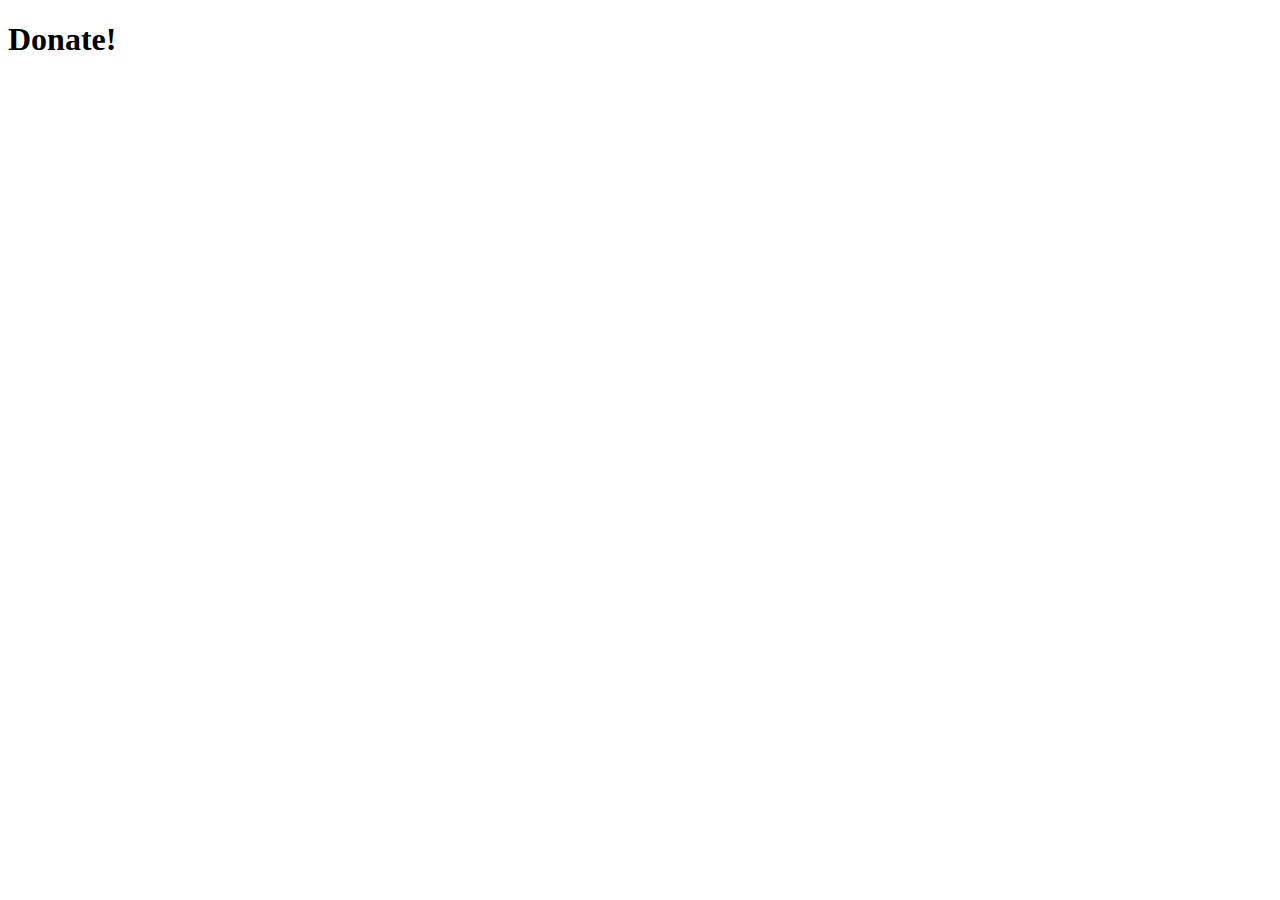
==== pages/donate/index.html @ 34feaae8 "feat: week-1 solution" ====
<!DOCTYPE html>
<html lang="en">
<head>
  <meta charset="UTF-8">
  <meta http-equiv="X-UA-Compatible" content="IE=edge">
  <meta name="viewport" content="width=device-width, initial-scale=1.0">
  <title>Donate</title>
</head>
<body>
  <h1>Donate!</h1>
</body>
</html>
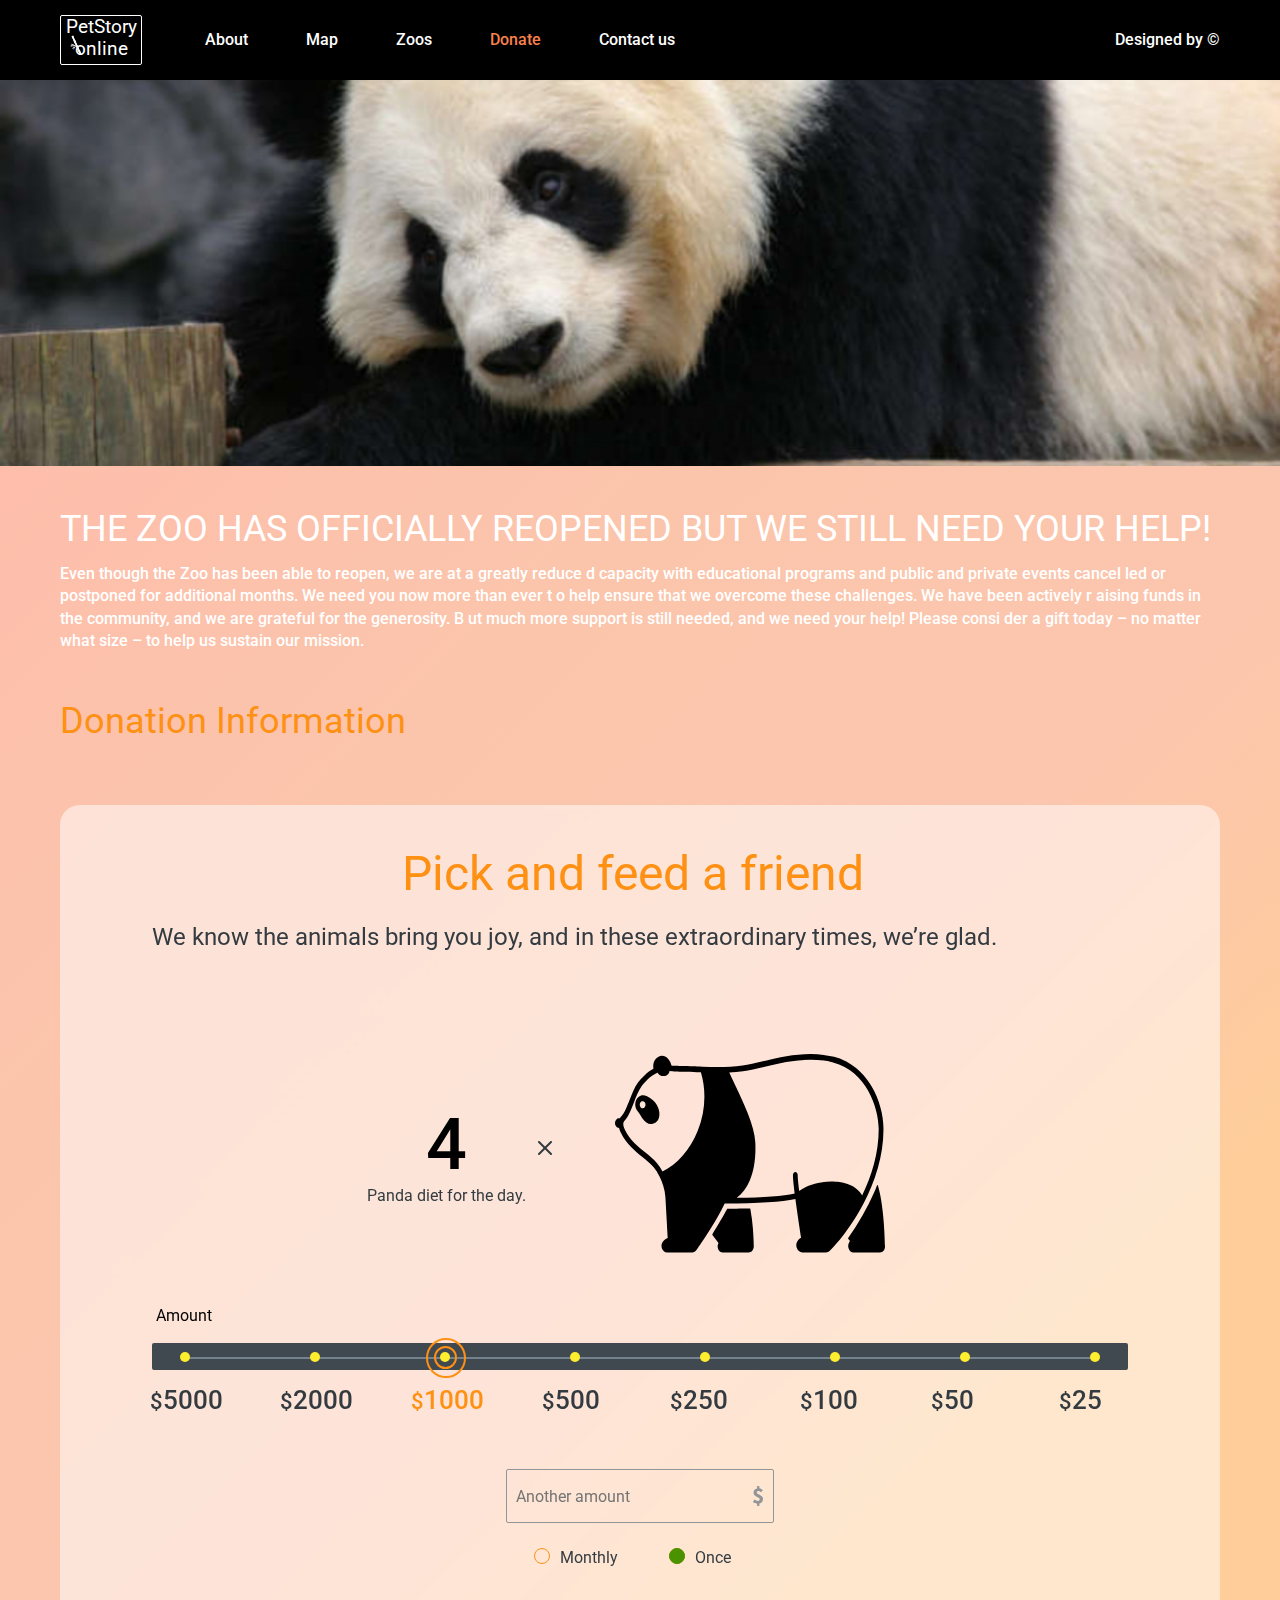
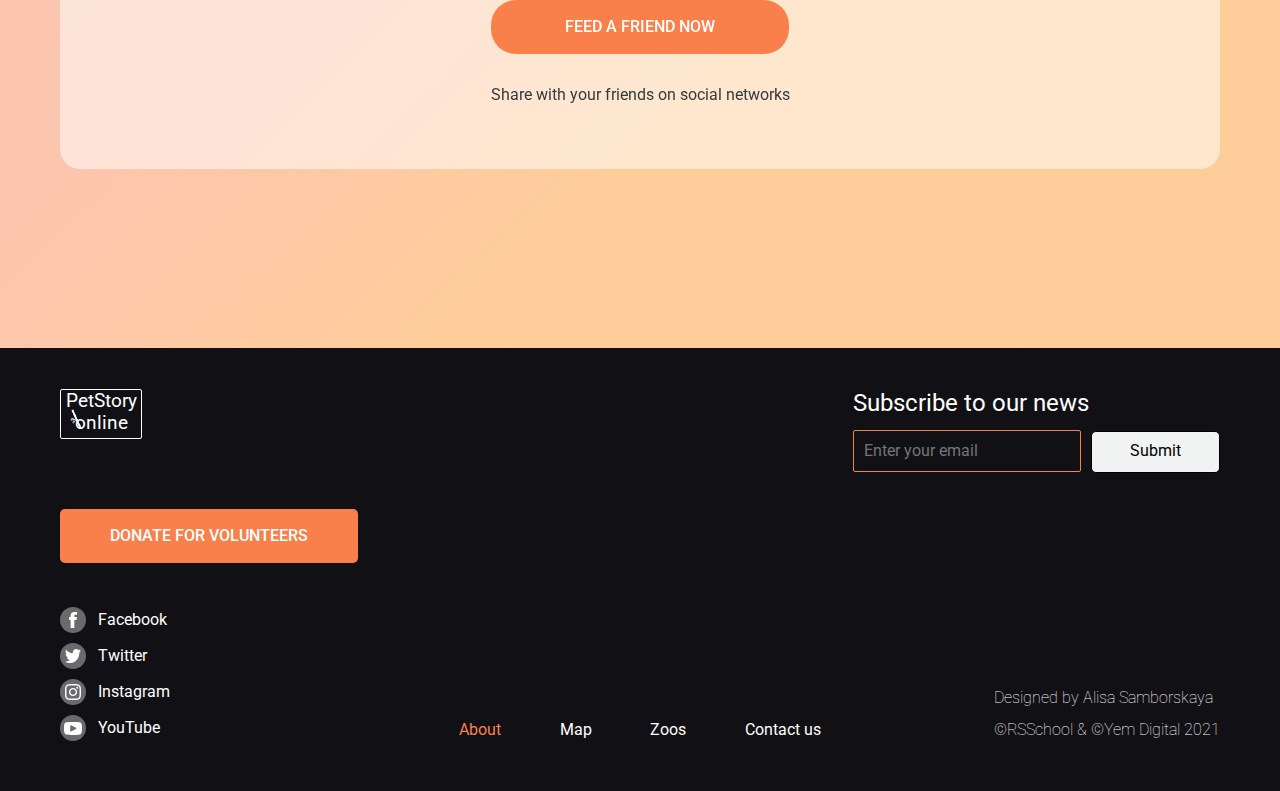
==== commit 38e957fa: "feat: add week2 solution" ====
--- a/pages/donate/index.html
+++ b/pages/donate/index.html
@@ -4,9 +4,185 @@
   <meta charset="UTF-8">
   <meta http-equiv="X-UA-Compatible" content="IE=edge">
   <meta name="viewport" content="width=device-width, initial-scale=1.0">
-  <title>Donate</title>
+  <link type="image/png" rel="icon" href="../../assets/icons/zoo.png">
+  <link rel="preconnect" href="https://fonts.googleapis.com">
+  <link rel="preconnect" href="https://fonts.gstatic.com" crossorigin>
+  <link href="https://fonts.googleapis.com/css2?family=Roboto:wght@100;300;400;500;700&display=swap" rel="stylesheet"> 
+  <link rel="stylesheet" href="../../assets/styles/normalize.css">
+  <link rel="stylesheet" href="../../assets/styles/basic.css">
+  <link rel="stylesheet" href="style.css">
+  <title>Donate to zoo</title>
 </head>
 <body>
-  <h1>Donate!</h1>
+  <header class="header" id="header">
+    <div class="header__container container">
+      <a href="../../index.html" class="header__logo">
+        <h1>PetStory <span class="header__logo_icon">o</span>nline</h1>
+      </a>
+      <nav class="nav">
+        <ul class="nav__list">
+          <li class="nav__item"><a href="../../index.html">About</a></li>
+          <li class="nav__item"><a href="#">Map</a></li>
+          <li class="nav__item"><a href="#">Zoos</a></li>
+          <li class="nav__item nav__item_active"><a href="index.html">Donate</a></li>
+          <li class="nav__item"><a href="#footer">Contact us</a></li>
+        </ul>
+        <a href="https://www.figma.com/file/jfEFwkXVj1WRq7sUHDr8os/PetStory-online" target="_blank">
+          Designed by ©
+        </a>
+      </nav>
+    </div>
+  </header>
+
+  <section class="panda">
+  </section>
+
+  <section class="pick-n-feed" id="pick">
+    <div class="pick-n-feed__content container">
+      <h2 class="pick-n-feed__h2">
+        THE ZOO HAS OFFICIALLY REOPENED BUT WE STILL NEED YOUR HELP!
+      </h2>
+      <h4 class="pick-n-feed__h4">
+        Even though the Zoo has been able to reopen, we are at a greatly reduce
+        d capacity with educational programs and public and private events cancel
+        led or postponed for additional months. We need you now more than ever t
+        o help ensure that we overcome these challenges. We have been actively r
+        aising funds in the community, and we are grateful for the generosity.  B
+        ut much more support is still needed, and we need your help! Please consi
+        der a gift today – no matter what size – to help us sustain our mission.
+      </h4>
+      <h3 class="pick-n-feed__h3">Donation Information</h3>
+      <div class="pick-n-feed__donate donate">
+        <h2 class="donate__h2">Pick and feed a friend</h2>
+        <h3 class="donate__h3">
+          We know the animals bring you joy, and in these extraordinary times, we’re glad.
+        </h3>
+        <div class="donate__diet">
+          <div class="diet">
+            <h2 class="diet__h2">4</h2>
+            <h4 class="diet__h4">Panda diet for the day.</h4>
+          </div>
+          <img  class="diet__cross" src="../../assets/icons/x_icon.svg" alt="">
+          <img  class="diet__img" src="../../assets/images/panda_widget1.svg" alt="panda" width="284" height="246">
+        </div>
+        <h3 class="amount__h3">Amount</h3>
+        <div class="range-line">
+          <div class="small-line"></div>
+          <div class="circles">
+            <div class="cirlce"></div>
+            <div class="cirlce"></div>
+            <div class="cirlce"></div>
+            <div class="cirlce"></div>
+            <div class="cirlce"></div>
+            <div class="cirlce"></div>
+            <div class="cirlce"></div>
+            <div class="cirlce"></div>
+          </div>
+        </div>
+        <form class="range__dots">
+          <input type="radio" name="range" id="5000" class="range__radio">
+          <label for="5000"><span>$</span>5000</label>
+          <input type="radio" name="range" id="2000" class="range__radio">
+          <label for="2000"><span>$</span>2000</label>
+          <input type="radio" name="range" id="1000" class="range__radio" checked>
+          <label for="1000"><span>$</span>1000</label>
+          <input type="radio" name="range" id="500" class="range__radio">
+          <label for="500"><span>$</span>500</label>
+          <input type="radio" name="range" id="250" class="range__radio">
+          <label for="250"><span>$</span>250</label>
+          <input type="radio" name="range" id="100" class="range__radio">
+          <label for="100"><span>$</span>100</label>
+          <input type="radio" name="range" id="50" class="range__radio">
+          <label for="50"><span>$</span>50</label>
+          <input type="radio" name="range" id="25" class="range__radio">
+          <label for="25"><span>$</span>25</label>
+        </form>
+        <div class="space"></div>
+        <input type="number" name="" id="" placeholder="Another amount" 
+              class="another-amount" step="25" min="25" max="9999" value=""
+              title="no more than 9999$">
+        <form class="method">
+          <input type="radio" name="method" value="monthly" class="method__radio" id="monthly">
+          <label class="method__label" for="monthly">Monthly</label>
+          <input type="radio" name="method" value="once" class="method__radio" id="once" checked>
+          <label class="method__label" for="once">Once</label>
+        </form>
+        <button class="donate__button">Feed a friend now</button>
+        <h3 class="share__h3">Share with your friends on social networks</h3>
+      </div>
+    </div>
+  </section>
+  <footer class="footer" id="footer">
+    <div class="footer__container container">
+      <div class="footer__upper container">
+        <div class="footer__upper-left">
+          <a href="../../index.html" class="header__logo footer__logo">
+            <h2 class="logo_h2">PetStory <span class="header__logo_icon">o</span>nline</h2>
+          </a>
+          <a href="index.html#pick"><button class="footer__button">donate for volunteers</button></a>
+        </div>
+        <div class="footer__subscribe">
+          <h2 class="footer__h2">Subscribe to our news</h2>
+          <form class="email__form">
+            <input type="email" placeholder="Enter your email" name="mail" class="email__input">
+            <input type="submit" value="Submit" class="email__button">
+          </form>
+        </div>
+      </div>
+      <div class="footer__lower">
+        <ul class="footer__contacts">
+          <li class="contacts__item">
+            <a href="https://www.facebook.com/" class="contacts__link" target="_blank">
+              <div class="contacts__pic facebook">
+              </div>
+              Facebook
+            </a>
+          </li>
+          <li class="contacts__item">
+            <a href="https://twitter.com" class="contacts__link" target="_blank">
+              <div class="contacts__pic twitter">
+              </div>
+              Twitter
+            </a>
+          </li>
+          <li class="contacts__item">
+            <a href="https://www.instagram.com/" class="contacts__link" target="_blank">
+              <div class="contacts__pic instagram">
+              </div>
+              Instagram
+            </a>
+          </li>
+          <li class="contacts__item">
+            <a href="https://www.youtube.com/" class="contacts__link" target="_blank">
+              <div class="contacts__pic youtube">
+              </div>
+              YouTube
+            </a>
+          </li>
+        </ul>
+        <nav class="footer__nav">
+          <ul class="footer__nav-list">
+            <li class="footer__nav-item active">
+              <a href="../../index.html">About</a>
+            </li>
+            <li class="footer__nav-item">
+              <a href="#">Map</a>
+            </li>
+            <li class="footer__nav-item">
+              <a href="#">Zoos</a>
+            </li>
+            <li class="footer__nav-item">
+              <a href="#">Contact us</a>
+            </li>
+          </ul>
+        </nav>
+        <div class="footer__made-by">
+          <h3 class="h3__made-by h3__made-by-upper">Designed by Alisa Samborskaya</h3>
+          <h3 class="h3__made-by h3__made-by-lower">©RSSchool & ©Yem Digital 2021</h3>
+        </div>
+      </div>
+    </div>
+  </footer>
+  <script src="script.js"></script>
 </body>
 </html>--- a/assets/styles/basic.css
+++ b/assets/styles/basic.css
@@ -0,0 +1,323 @@
+* {
+  /*outline: 1px solid red;*/
+  font-family: 'Roboto', sans-serif;
+}
+
+*,
+*:before,
+*:after {
+  box-sizing: border-box;
+}
+
+html {
+  scroll-behavior: smooth;
+}
+
+a {
+  text-decoration: none;
+}
+
+li {
+  list-style-type: none;
+}
+
+.container {
+  width: 1160px;
+  margin: 0 auto;
+}
+
+/* HEADER */
+
+.header {
+  min-height: 80px;
+  background-color: black;
+}
+
+.header__container {
+  display: flex;
+  align-items: center;
+  height: 80px;
+}
+h1,
+.logo_h2 {
+  font-size: 19px;
+  font-weight: 400;
+  width: 82px;
+  height: 50px;
+  text-align: center;
+  color: white;
+  border: 1px solid white;
+  border-radius: 2px;
+}
+.header__logo_icon {
+  position: relative;
+  transition: 0.5s;
+}
+.header__logo {
+  transition: 0.5s;
+}
+.header__logo:hover,
+.header__logo_icon:hover {
+  filter: invert(52%) sepia(18%) saturate(7140%) hue-rotate(160deg) brightness(93%) contrast(101%);
+}
+.header__logo_icon::after {
+  content: '';
+  position: absolute;
+  background-image: url('../icons/bamboo.svg');
+  background-repeat: no-repeat;
+  width: 13px;
+  height: 20px;
+  left: -5px;
+  bottom: 5px;
+}
+.nav {
+  display: flex;
+  align-items: center;
+  justify-content: space-between;
+  width: 100%;
+}
+.nav__list {
+  display: flex;
+  justify-content: space-between;
+  padding-left: 5px;
+}
+
+.nav__item {
+  margin-left: 58px;
+  transition: 0.5s;
+}
+.nav__item:hover {
+  border-bottom: 2px solid orange;
+  transform: scale(1.1);
+}
+.nav a:hover {
+  transform: scale(1.1);
+  border-bottom: 2px solid orange;
+}
+
+.nav__item_active:hover {
+  transform: none;
+  border: none;
+  filter: none;
+}
+
+.nav a {
+  color: white;
+  font-size: 16px;
+  font-weight: 500;
+  transition: 0.5s;
+}
+.nav__item_active > a {
+  color: #F9804B;
+  cursor:default;
+  pointer-events: none;
+}
+
+/* FOOTER */
+
+.footer {
+  height: 443px;
+  background-color: #111115;
+}
+.footer__container {
+  height: 443px;
+  padding-top: 41px;
+}
+.footer__upper {
+  height: 174px;
+  display: flex;
+  justify-content: space-between;
+}
+.footer__upper-left {
+  height: 174px;
+  width: 298px;
+  display: flex;
+  flex-direction: column;
+  justify-content: space-between;
+}
+.footer__button {
+  background-color: #F9804B;
+  border-radius: 5px;
+  width: 298px;
+  height: 54px;
+  border: none;
+  font-style: normal;
+  font-weight: 500;
+  font-size: 16px;
+  line-height: 140%;
+  /* or 22px */
+  text-align: center;
+  text-transform: uppercase;
+  color: #FFFFFF;
+  cursor: pointer;
+  transition: 0.5s;
+}
+.footer__logo > h2 {
+  margin: 0;
+}
+.footer__subscribe {
+  height: 174px;
+  width: 367px;
+}
+.footer__h2 {
+  font-style: normal;
+  font-weight: 400;
+  font-size: 24px;
+  line-height: 120%;
+  /* identical to box height, or 29px */
+  color: #FFFFFF;
+  margin-top: 0;
+  margin-bottom: 12px;
+}
+.email__input {
+  width: 228px;
+  height: 42px;
+  padding-left: 10px;
+  padding-right: 10px;
+  font-style: normal;
+  font-weight: 400;
+  font-size: 16px;
+  line-height: 140%;
+  color: #BDBDBD;
+  background-color: #111115;
+  border-radius: 2px;
+  border: 1px solid #F9804B;
+  margin-right: 6px;
+  outline: none;
+}
+.email__input:focus {
+  background-color: white;
+  border-color: #4B9200;
+  color: #4B9200;
+}
+.email__button {
+  width: 129px;
+  height: 42px;
+  background: #F1F3F2;
+  /* Green */
+  border: 1px solid #000;
+  border-radius: 5px;
+  font-style: normal;
+  font-weight: 400;
+  font-size: 16px;
+  line-height: 140%;
+  /* or 22px */
+/* Green */
+  color: #000;
+  cursor: pointer;
+  transition: 0.5s;
+}
+.footer__lower {
+  margin-top: 44px;
+  display: flex;
+  justify-content: space-between;
+  align-items: flex-end;
+}
+.footer__contacts {
+  padding-left: 0;
+  margin-top: 0;
+}
+.contacts__item {
+  margin-bottom: 10px;
+}
+.contacts__item:last-child {
+  margin: 0;
+}
+.contacts__link {
+  display: flex;
+  font-style: normal;
+  font-weight: 400;
+  font-size: 16px;
+  line-height: 140%;
+  /* or 22px */
+  color: #FFFFFF;
+  gap:12px;
+  align-items: center;
+  transition: 0.5s;
+}
+.contacts__link:hover {
+  transform: scale(1.1);
+  color: #F9804B;
+}
+.contacts__pic{
+  width: 26px;
+  height: 26px;
+  background: rgba(196, 196, 196, 0.5);
+  border-radius: 50%;
+}
+.facebook {
+  background-image: url('../images/contacts/facebook.svg');
+  background-repeat: no-repeat;
+  background-position: center;
+}
+.twitter {
+  background-repeat: no-repeat;
+  background-position: center;
+  background-image: url('../images/contacts/twitter.svg');
+}
+.instagram {
+  background-repeat: no-repeat;
+  background-position: center;
+  background-image: url('../images/contacts/instagram.svg');
+}
+.youtube {
+  background-repeat: no-repeat;
+  background-position: center;
+  background-image: url('../images/contacts/youtube.svg');
+}
+.footer__nav-list {
+  padding-left: 0;
+  display: flex;
+  width: 362px;
+  justify-content: space-between;
+  margin-left: 116px;
+}
+.footer__nav-item > a {
+  font-style: normal;
+  font-weight: 400;
+  font-size: 16px;
+  line-height: 140%;
+  /* or 22px */
+  color: #FFFFFF;
+}
+.footer__nav-item {
+  transition: 0.5s;
+}
+.footer__nav-item:hover {
+  transform: scale(1.1);
+  border-bottom: 1px solid orange;
+}
+.active > a {
+  color: #F9804B;
+}
+.h3__made-by {
+  font-style: normal;
+  font-weight: 100;
+  font-size: 16px;
+  line-height: 130%;
+  /* identical to box height, or 21px */
+  color: #FFFFFF;
+}
+.h3__made-by-upper {
+  margin-bottom: 0;
+}
+.h3__made-by-lower {
+  margin-top: 11px;
+}
+.footer__button:hover {
+  transform: scale(1.1);
+  background-color: #E47209;
+}
+.footer__button:active {
+  transform: scale(1.1);
+  background-color: #4B9200;
+}
+.email__button:hover {
+  transform: scale(1.1);
+  border-color: #4B9200;
+  color: #4B9200;
+}
+.email__button:active {
+  border-color: #4B9200;
+  color: #4B9200;
+}
--- a/pages/donate/style.css
+++ b/pages/donate/style.css
@@ -0,0 +1,446 @@
+.panda {
+  height: 386px;
+  background: url('../../assets/images/Giant\ Panda.jpg');
+  background-repeat: no-repeat;
+  background-position: center;
+  background-size: cover;
+}
+
+.pick-n-feed {
+  background: linear-gradient(315.75deg, rgba(254, 210, 144, 0.7) 30.06%, #FEBDAB 100.95%, rgba(254, 210, 144, 0.7) 106.36%), linear-gradient(315.75deg, rgba(254, 189, 171, 0.74) 30.06%, rgba(243, 169, 248, 0.66) 50.74%, #E0D8F0 80.49%, #EAF7FE 127.9%, #EAF7FE 149.54%), linear-gradient(315.75deg, rgba(254, 189, 171, 0.74) 30.06%, rgba(243, 169, 248, 0.66) 50.74%, #E0D8F0 80.49%, #EAF7FE 127.9%, #EAF7FE 149.54%);
+  height: 1482px;
+  padding-top: 40px;
+}
+
+.pick-n-feed__h2 {
+  font-style: normal;
+  font-weight: 400;
+  font-size: 36px;
+  line-height: 130%;
+  /* identical to box height, or 47px */
+  color: #FFFFFF;
+  margin: 0;
+}
+
+.pick-n-feed__h4 {
+  font-style: normal;
+  font-weight: 500;
+  font-size: 16px;
+  line-height: 140%;
+  /* or 22px */
+  color: #FFFFFF;
+  margin-top: 10px;
+}
+
+.pick-n-feed__h3 {
+  font-style: normal;
+  font-weight: 400;
+  font-size: 36px;
+  line-height: 130%;
+  /* identical to box height, or 47px */
+  /* or3 */
+  color: #FE9013;
+  margin-top: 46px;
+  margin-bottom: 60px;
+}
+
+.pick-n-feed__donate {
+  height: 964px;
+  background: rgba(255, 255, 255, 0.52);
+  backdrop-filter: blur(2px);
+  /* Note: backdrop-filter has minimal browser support */
+  border-radius: 20px;
+  padding: 40px 92px 62px;
+}
+
+.donate__h2 {
+  font-style: normal;
+  font-weight: 400;
+  font-size: 48px;
+  line-height: 120%;
+  /* identical to box height, or 58px */
+  text-align: center;
+  /* or3 */
+  color: #FE9013;
+  margin: 0;
+  padding-right: 14px;
+}
+
+.donate__h3 {
+  font-style: normal;
+  font-weight: 400;
+  font-size: 24px;
+  line-height: 120%;
+  /* identical to box height, or 29px */
+  color: #333B41;
+  margin-bottom: 55px;
+  margin-top: 20px;
+}
+.donate__diet {
+  display: flex;
+  margin: 0 auto;
+  width: 546px;
+  align-items: center;
+  justify-content: space-between;
+  padding-right: 14px;
+}
+.diet {
+  position: relative;
+  top: 32px;
+}
+.diet__h2 {
+  font-style: normal;
+  font-weight: 500;
+  font-size: 72px;
+  line-height: 80%;
+  /* identical to box height, or 58px */
+  text-align: center;
+  text-transform: uppercase;
+  color: #000000;
+  margin: 0;
+}
+.diet__h4 {
+  font-style: normal;
+  font-weight: 400;
+  font-size: 16px;
+  line-height: 140%;
+  /* or 22px */
+  text-align: center;
+  color: #333B41;
+  margin-top: 11px;
+  margin-bottom: 0px;
+}
+.diet__cross {
+  position: relative;
+  top: 18px;
+  right: 26px;
+}
+
+.amount__h3 {
+  font-style: normal;
+  font-weight: 400;
+  font-size: 16px;
+  line-height: 140%;
+  /* or 22px */
+  color: #000000;
+  margin-top: 52px;
+  padding-left: 4px;
+}
+
+.range-line {
+  width: 976px;
+  height: 27px;
+  background: #404950;
+  border-radius: 2px;
+}
+
+.small-line {
+  width: 915px;
+  height: 2px;
+  background: #72828E;
+  margin: 0 auto;
+  position: relative;
+  top: 14px;
+}
+
+.another-amount::-webkit-outer-spin-button,
+.another-amount::-webkit-inner-spin-button {
+  -webkit-appearance: none;
+  margin: 0;
+}
+.another-amount {
+  -moz-appearance: textfield;
+}
+.another-amount {
+  width: 268px;
+  height: 54px;
+  font-style: normal;
+  font-weight: 400;
+  font-size: 16px;
+  line-height: 140%;
+  /* or 22px */
+  color: #929699;
+  border: 1px solid #929699;
+  outline: none;
+  border-radius: 2px;
+  padding-left: 9px;
+  background: url(../../assets/icons/dollar.svg);
+  background-repeat: no-repeat;
+  background-position: center right+10px;
+  margin: 0 auto;
+  display: block;
+}
+.another-amount:focus {
+  border: 1px solid #4B9200;
+  color: #4B9200;
+  background: url(../../assets/icons/dollar-green.svg);
+  background-repeat: no-repeat;
+  background-position: center right+10px;
+}
+.method {
+  display: flex;
+  justify-content: space-between;
+  width: 197px;
+  margin: 0 auto;
+  margin-top: 25px;
+  position: relative;
+  right: 8px;
+  margin-bottom: 32px;
+  
+}
+.method__label {
+  font-style: normal;
+  font-weight: 400;
+  font-size: 16px;
+  line-height: 140%;
+  /* or 22px */
+  color: #333B41;
+}
+.circles {
+  display: flex;
+  justify-content: space-between;
+  width: 921px;
+  height: 10px;
+  position: relative;
+  margin: 0 auto;
+  top: 7px;
+}
+.cirlce {
+  width: 10px;
+  height: 10px;
+  background: #FFEE2E;;
+  border-radius: 100%;
+}
+
+.range__dots {
+  width: 953px;
+  display: flex;
+  justify-content: space-between;
+  margin: 0 auto;
+  position: relative;
+  bottom: 24px;
+  left: 6px;
+}
+.range__dots label {
+  font-style: normal;
+  font-weight: 500;
+  font-size: 26px;
+  line-height: 140%;
+  /* or 36px */
+  text-transform: uppercase;
+  color: #333B41;
+}
+.range__dots span {
+  font-size: 22px;
+}
+
+input[class="method__radio"]:checked, 
+input[class="method__radio"]:not(:checked),
+input[class="range__radio"]:checked, 
+input[class="range__radio"]:not(:checked) {
+    position: absolute;
+    left: -9999px;
+}
+input[class="method__radio"]:checked + label, 
+input[class="method__radio"]:not(:checked) + label {
+  display: inline-block;
+  position: relative;
+  padding-left: 26px;
+  line-height: 20px;
+  cursor: pointer;
+}
+input[class="range__radio"]:checked + label, 
+input[class="range__radio"]:not(:checked) + label {
+    display: inline-block;
+    position: relative;
+    top: 44px;
+    right: 20px;
+    /*padding-left: 28px;*/
+    line-height: 20px;
+    cursor: pointer;
+}
+
+input[class="method__radio"]:checked + label:before, 
+input[class="method__radio"]:not(:checked) + label:before {
+    content: "";
+    position: absolute;
+    left: 0px;
+    top: 0px;
+    width: 16px;
+    height: 16px;
+    border: 1px solid #FE9013;
+    border-radius: 100%;
+}
+
+input[class="range__radio"]:checked + label:before, 
+input[class="range__radio"]:not(:checked) + label:before {
+  content: "";
+  position: absolute;
+  left: 20px;
+  top: -44px;
+  width: 23px;
+  height: 23px;
+  border: 2px solid #FE9013;
+  border-radius: 100%;
+}
+
+input[class="method__radio"]:checked + label:after, 
+input[class="method__radio"]:not(:checked) + label:after,
+input[class="range__radio"]:checked + label:after, 
+input[class="range__radio"]:not(:checked) + label:after {
+  content: "";
+  position: absolute;
+  -webkit-transition: all 0.1s ease;
+  -moz-transition: all 0.1s ease;
+  -o-transition: all 0.1s ease;
+  transition: all 0.1s ease;
+}
+
+input[class="method__radio"]:checked + label:after, 
+input[class="method__radio"]:not(:checked) + label:after {
+  left: 0px;
+  top: 0px;
+  width: 16px;
+  height: 16px;
+  border-radius: 100%;
+  background-color: #4B9200;
+  border: 1px solid #4B9200;
+}
+input[class="range__radio"]:checked + label:after, 
+input[class="range__radio"]:not(:checked) + label:after {
+  left: 12px;
+  top: -52px;
+  width: 40px;
+  height: 40px;
+  border: 2px solid #FE9013;
+  border-radius: 100%;
+}
+input[class="method__radio"]:not(:checked) + label:after,
+input[class="range__radio"]:not(:checked) + label:after,
+input[class="range__radio"]:not(:checked) + label:before {
+  opacity: 0;
+}
+input[class="method__radio"]:checked + label:after,
+input[class="range__radio"]:checked + label:after,
+input[class="range__radio"]:checked + label:before {
+  opacity: 1;
+}
+input[class="range__radio"]:checked + label {
+  color: #FE9013;
+}
+
+
+label[for="2000"] {
+  left: -30px;
+}
+input[id="5000"]:checked + label::before {
+  left: 24px;
+}
+input[id="5000"]:checked + label:after {
+  left: 16px;
+}
+input[id="2000"]:checked + label:before {
+  left: 24px;
+}
+input[id="2000"]:checked + label:after {
+  left: 15px;
+}
+
+label[for="1000"] {
+  left: -40px;
+}
+input[id="1000"]:checked + label:before {
+  left: 23px;
+}
+input[id="1000"]:checked + label:after {
+  left: 15px;
+}
+
+label[for="500"] {
+  left: -50px;
+}
+input[id="500"]:checked + label:before {
+  left: 22px;
+}
+input[id="500"]:checked + label:after {
+  left: 14px;
+}
+
+label[for="250"] {
+  left: -47px;
+}
+input[id="250"]:checked + label:before {
+  left: 24px;
+}
+input[id="250"]:checked + label:after {
+  left: 16px;
+}
+
+label[for="100"] {
+  left: -43px;
+}
+input[id="100"]:checked + label:before {
+  left: 24px;
+}
+input[id="100"]:checked + label:after {
+  left: 16px;
+}
+
+label[for="50"] {
+  left: -38px;
+}
+input[id="50"]:checked + label:before {
+  left: 23px;
+}
+input[id="50"]:checked + label:after {
+  left: 15px;
+}
+input[id="25"]:checked + label:before {
+  left: 24px;
+}
+input[id="25"]:checked + label:after {
+  left: 16px;
+}
+.space {
+  width: 100px;
+  height: 77px;
+}
+
+.donate__button {
+  width: 298px;
+  height: 54px;
+  background-color: #F9804B;
+  border-radius: 25px;
+  border: none;
+  font-style: normal;
+  font-weight: 500;
+  font-size: 16px;
+  line-height: 140%;
+  /* or 22px */
+  text-align: center;
+  text-transform: uppercase;
+  color: #FFFFFF;
+  margin: 0 auto;
+  display: block;
+  cursor: pointer;
+  transition: 0.5s;
+}
+.donate__button:hover {
+  transform: scale(1.1);
+  background-color: #E47209;
+}
+
+.donate__button:active {
+  transform: scale(1.1);
+  background-color: #4B9200;
+}
+.share__h3 {
+  font-style: normal;
+  font-weight: 400;
+  font-size: 16px;
+  line-height: 140%;
+  /* or 22px */
+  color: #333B41;
+  text-align: center;
+  margin-top: 30px;
+}
